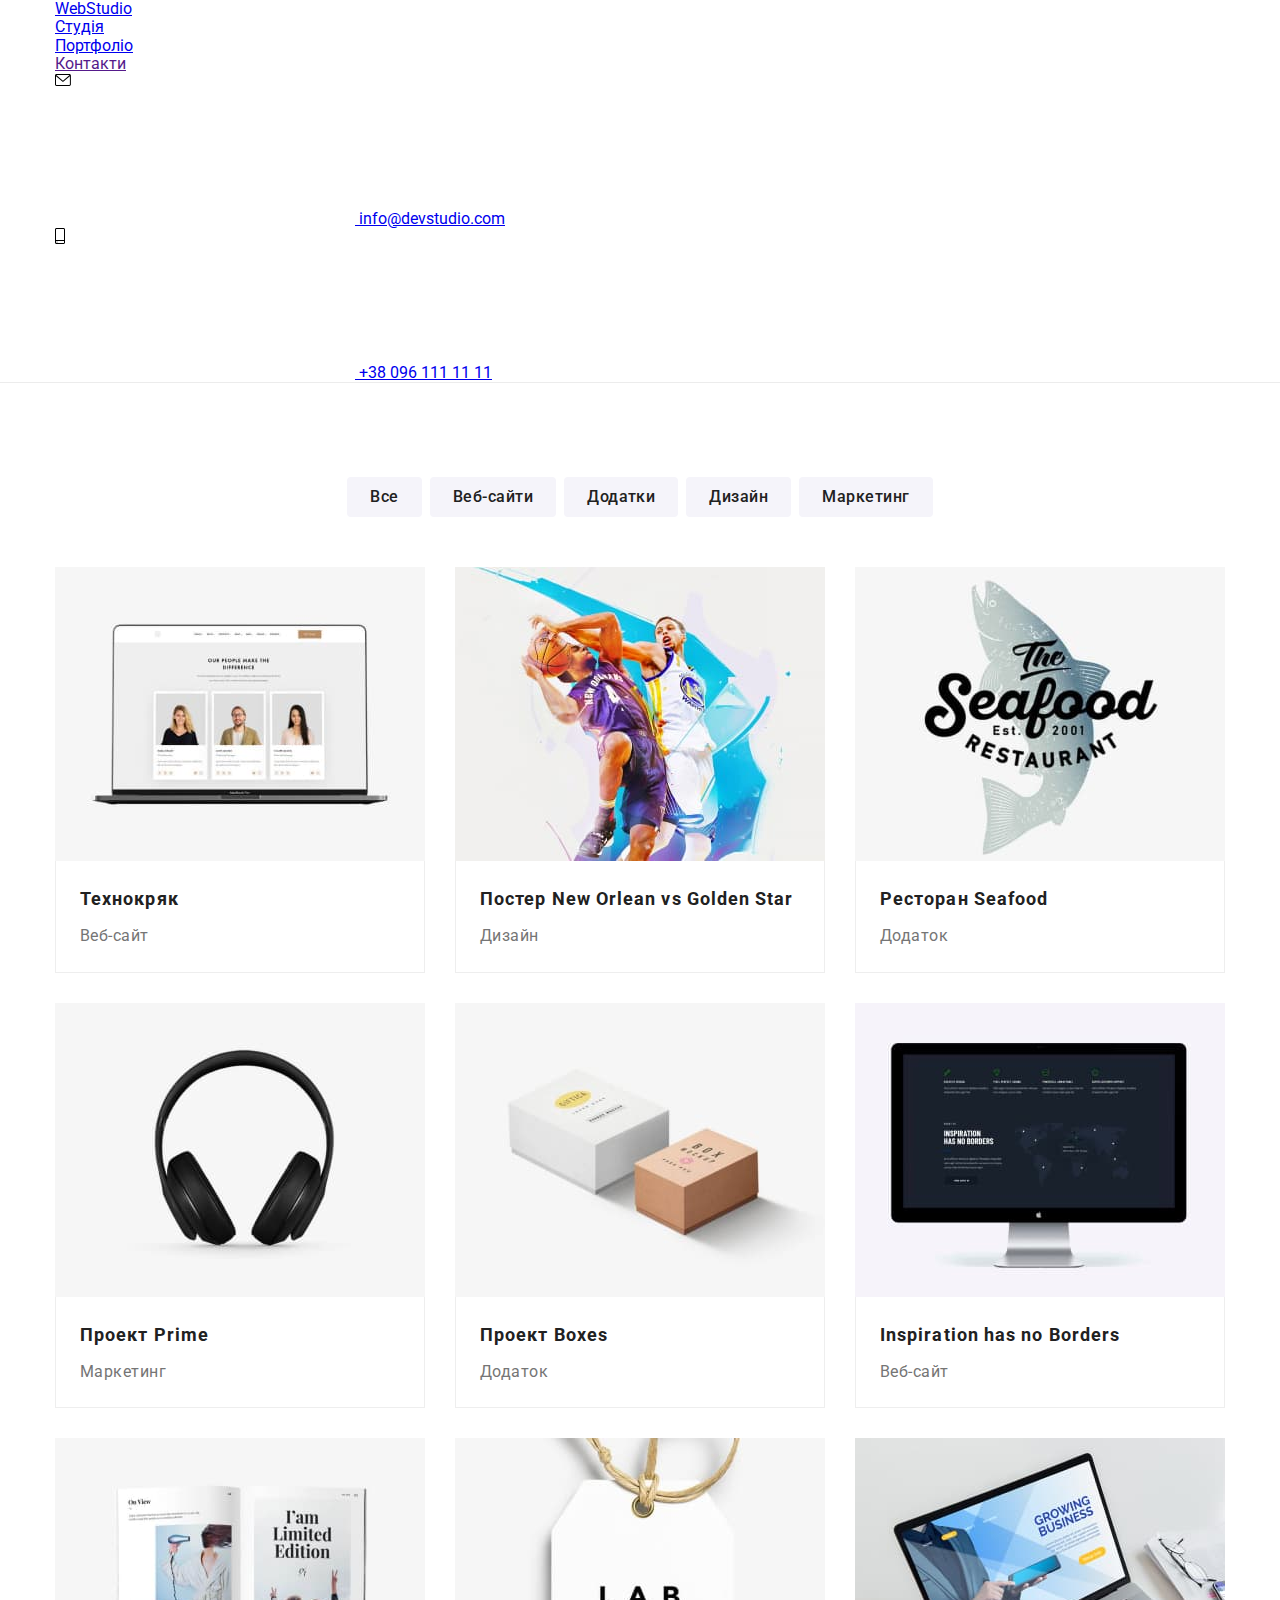
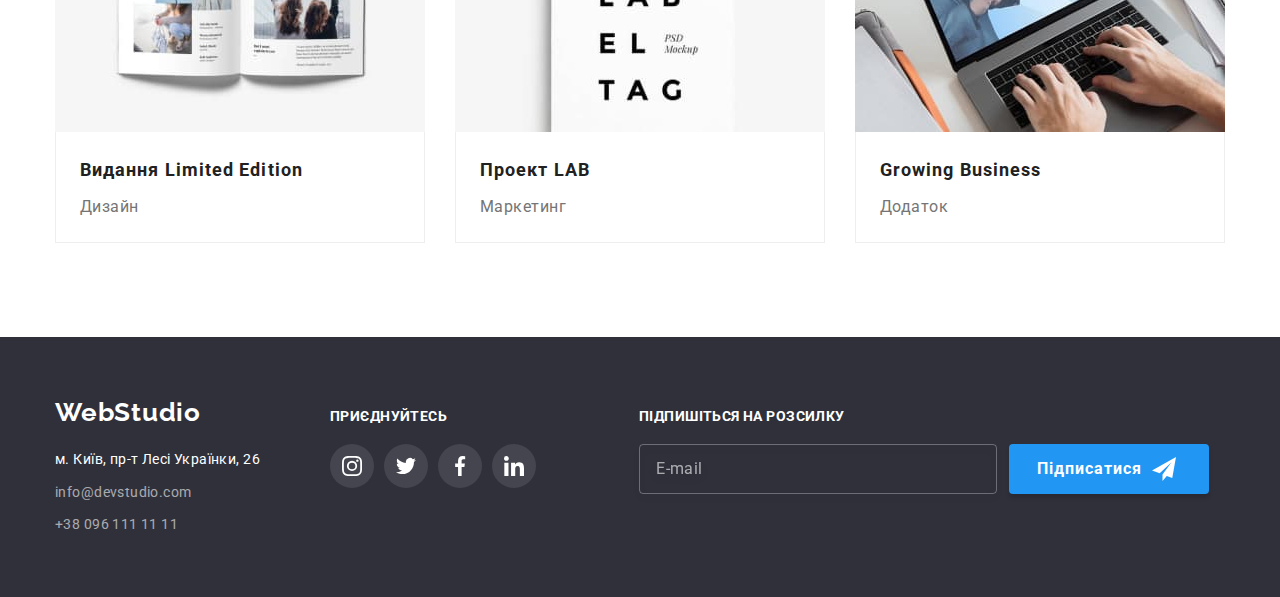
==== portfolio.html @ 8fc32635 "hw-07inprogress" ====
<!DOCTYPE html>
<html lang="uk">
<head>
    <meta charset="UTF-8">
    <meta http-equiv="X-UA-Compatible" content="IE=edge">
    <meta name="viewport" content="width=device-width, initial-scale=1.0">
    <title>Document</title>
    <link rel="preconnect" href="https://fonts.googleapis.com">
    <link rel="preconnect" href="https://fonts.gstatic.com" crossorigin>
    <link href="https://fonts.googleapis.com/css2?family=Raleway:wght@700&family=Roboto:wght@400;500;700;900&display=swap" rel="stylesheet">
    <link rel="stylesheet" href="https://cdnjs.cloudflare.com/ajax/libs/modern-normalize/1.1.0/modern-normalize.min.css">
    <link rel="stylesheet" href="css/styles.css">
</head>
<body class="page">
    <header class="page-header portfolio-header">
        <div class="container header-items">
            <nav class="logo-nav">
                <a href="./index.html" class="logo"><span class="accent">Web</span>Studio</a>
                <ul class="site-nav">
                    <li class="item"><a href="./index.html" class="link">Студія</a></li>
                    <li class="item"><a href="./portfolio.html" class="link current">Портфоліо</a></li>
                    <li class="item"><a href="" class="link">Контакти</a></li>
                </ul>
            </nav>
             <ul class="contact-links">
                <li class="item">
                    <a href="mailto:info@devstudio.com" class="link mail">
                        <svg class="icon-mail">
                            <use 
                                href="./images/icons.svg#icon-envelope"
                                width="16"
                                height="12">
                            </use>
                        </svg>
                        info@devstudio.com
                    </a>
                </li>
                <li class="item">
                    <a href="tel:+380961111111" class="link phone">
                        <svg class="icon-phone">
                            <use 
                                href="./images/icons.svg#icon-smartphone"
                                width="10"
                                height="16">
                            </use>
                        </svg>
                        +38 096 111 11 11
                    </a>
                </li>
            </ul>
        </div>
    </header>
    <main>
        <section class="portfolio">
            <div class="container">
                <h1 hidden>Портфоліо</h1>
                <ul class="portfolio-buttons">
                    <li class="item">
                        <a href="" class="port-button">
                            <button type="button" class="button primary">Все</button>
                        </a>
                    </li>
                    <li class="item">
                        <a href="">
                            <button type="button" class="button primary">Веб-сайти</button>
                        </a>
                    </li>
                    <li class="item">
                        <a href="">
                            <button type="button" class="button primary">Додатки</button>
                        </a>
                    </li>
                    <li class="item"><a href="">
                            <button type="button" class="button primary">Дизайн</button>
                        </a>
                    </li>
                    <li class="item"><a href="">
                            <button type="button" class="button primary">Маркетинг</button>
                        </a>
                    </li>
                </ul>
                <ul class="portfolio-list">
                    <li class="portfolio-item">
                        <div class="portfolio-thumb">
                            <img class="portfolio-image" src="./images/p1technocrack.jpg" alt="Технокряк" width="370">
                            <p class="item-top-text">
                                Ресурс пропонує комплексні пропозиції з різним рівнем функціоналу та сервісів. Все це дозволить відвідувачу отримати вичерпні відомості про компанію чи приватну особу.
                            </p>
                        </div>
                        <div class="inscription">
                            <h2 class="title">Технокряк</h2>
                            <p class="text">Веб-сайт</p>
                        </div>
                    </li>
                    <li class="portfolio-item">
                        <div class="portfolio-thumb">
                            <img class="portfolio-image" src="./images/p2poster.jpg" alt="Постер" width="370">
                            <p class="item-top-text">
                                Ресурс пропонує комплексні пропозиції з різним рівнем функціоналу та сервісів. Все це дозволить відвідувачу отримати вичерпні відомості про компанію чи приватну особу.
                            </p>
                        </div>
                        <div class="inscription">
                            <h2 class="title">Постер New Orlean vs Golden Star</h2>
                            <p class="text">Дизайн</p>
                        </div>
                    </li>
                    <li class="portfolio-item">
                        <div class="portfolio-thumb">
                            <img class="portfolio-image" src="./images/p3seafood.jpg" alt="Ресторан" width="370">
                            <p class="item-top-text">
                                Ресурс пропонує комплексні пропозиції з різним рівнем функціоналу та сервісів. Все це дозволить відвідувачу отримати вичерпні відомості про компанію чи приватну особу.
                            </p>
                        </div>
                        <div class="inscription">
                            <h2 class="title">Ресторан Seafood</h2>
                            <p class="text">Додаток</p>
                        </div>
                    </li>
                    <li class="portfolio-item">
                        <div class="portfolio-thumb">
                            <img class="portfolio-image" src="./images/p4prime.jpg" alt="Проект Прайм" width="370">
                            <p class="item-top-text">
                                Ресурс пропонує комплексні пропозиції з різним рівнем функціоналу та сервісів. Все це дозволить відвідувачу отримати вичерпні відомості про компанію чи приватну особу.
                            </p>
                        </div>
                        <div class="inscription">
                            <h2 class="title">Проект Prime</h2>
                            <p class="text">Маркетинг</p>
                        </div>
                    </li>
                    <li class="portfolio-item">
                        <div class="portfolio-thumb">
                            <img class="portfolio-image" src="./images/p5boxes.jpg" alt="Проект Боксез" width="370">
                            <p class="item-top-text">
                                Ресурс пропонує комплексні пропозиції з різним рівнем функціоналу та сервісів. Все це дозволить відвідувачу отримати вичерпні відомості про компанію чи приватну особу.
                            </p>
                        </div>
                        <div class="inscription">
                            <h2 class="title">Проект Boxes</h2>
                            <p class="text">Додаток</p>
                        </div>    
                    </li>
                    <li class="portfolio-item">
                        <div class="portfolio-thumb">
                            <img class="portfolio-image" src="./images/p6inspiration.jpg" alt="Инспирейшн" width="370">
                            <p class="item-top-text">
                                Ресурс пропонує комплексні пропозиції з різним рівнем функціоналу та сервісів. Все це дозволить відвідувачу отримати вичерпні відомості про компанію чи приватну особу.
                            </p>
                        </div>
                        <div class="inscription">
                            <h2 class="title">Inspiration has no Borders</h2>
                            <p class="text">Веб-сайт</p>
                        </div>
                    </li>
                    <li class="portfolio-item">
                        <div class="portfolio-thumb">
                            <img class="portfolio-image" src="./images/p7limited.jpg" alt="Издание" width="370">
                            <p class="item-top-text">
                                Ресурс пропонує комплексні пропозиції з різним рівнем функціоналу та сервісів. Все це дозволить відвідувачу отримати вичерпні відомості про компанію чи приватну особу.
                            </p>
                        </div>
                        <div class="inscription">
                            <h2 class="title">Видання Limited Edition</h2>
                            <p class="text">Дизайн</p>
                        </div>   
                    </li>
                    <li class="portfolio-item">
                        <div class="portfolio-thumb">
                            <img class="portfolio-image" src="./images/p8lab.jpg" alt="Проект Лаб" width="370">
                            <p class="item-top-text">
                                Ресурс пропонує комплексні пропозиції з різним рівнем функціоналу та сервісів. Все це дозволить відвідувачу отримати вичерпні відомості про компанію чи приватну особу.
                            </p>
                        </div>
                        <div class="inscription">
                            <h2 class="title">Проект LAB</h2>
                            <p class="text">Маркетинг</p>
                        </div>
                    </li>
                    <li class="portfolio-item">
                        <div class="portfolio-thumb">
                            <img class="portfolio-image" src="./images/p9growing.jpg" alt="Гроуинг Бизнес" width="370">
                            <p class="item-top-text">
                                Ресурс пропонує комплексні пропозиції з різним рівнем функціоналу та сервісів. Все це дозволить відвідувачу отримати вичерпні відомості про компанію чи приватну особу.
                            </p>
                        </div>
                        <div class="inscription">
                            <h2 class="title">Growing Business</h2>
                            <p class="text">Додаток</p>
                        </div>
                    </li>
                </ul>
            </div>
        </section>
    </main>
    <footer class="footer">
        <div class="container">
            <div class="footer-content">
                <a href="./index.html" class="footer-logo"><span class="accent">Web</span>Studio</a>
                <address class="address">
                <a 
                href="https://goo.gl/maps/AwYikkkrdiXF9kcD8" 
                class="footer-address link"
                target="_blank"
                rel="noopener norefferer nofollow"
                >м. Київ, пр-т Лесі Українки, 26
                </a>
                <ul class="footer-links">
                    <li class="item"><a href="mailto:info@devstudio.com" class="link">info@devstudio.com</a></li>
                    <li class="item"><a href="tel:+380961111111" class="link">+38 096 111 11 11</a></li>
                </ul>
                </address>
            </div>
            <div class="footer-sm">
                <h3 class="footer-sm-title">Приєднуйтесь</h3>
                <ul class="footer-sm-all">
                    <li class="footer-sm-item">
                        <a href="" class="footer-sm-link">
                            <svg class="footer-sm-icon" width="20" height="20">
                                <use href="./images/icons.svg#icon-instagram"></use>
                            </svg>
                        </a>
                    </li>
                    <li class="footer-sm-item">
                        <a href="" class="footer-sm-link">
                            <svg class="footer-sm-icon" width="20" height="20">
                                <use href="./images/icons.svg#icon-twitter"></use>
                            </svg>
                        </a>
                    </li>
                    <li class="footer-sm-item">
                        <a href="" class="footer-sm-link">
                            <svg class="footer-sm-icon" width="20" height="20">
                                <use href="./images/icons.svg#icon-facebook"></use>
                            </svg>
                        </a>
                    </li>
                    <li class="footer-sm-item">
                        <a href="" class="footer-sm-link">
                            <svg class="footer-sm-icon" width="20" height="20">
                                <use href="./images/icons.svg#icon-linkedin"></use>
                            </svg>
                        </a>
                    </li>
                    <li></li>
                    <li></li>
                    <li></li>
                </ul>
            </div>
            <form class="footer-subscribe">
                <h3 class="subscribe-title">Підпишіться на розсилку</h3>
                <div class="subscribe-wrap">
                  <input
                    type="text"
                    class="footer-input"
                    name="footer-sub"
                    placeholder="E-mail"
                  />
                  <button type="submit" class="subscribe-button">
                    Підписатися
                    <svg class="subscribe-icon" width="24" height="24">
                      <use href="./images/icons.svg#icon-send"></use>
                    </svg>
                  </button>
                </div>
              </form>
        </div>
    </footer>
</body>
</html>
---- css/styles.css ----
:root {
    --primary-text-color: #757575;
    --title-text-color: #212121;
    --accent-color: #2196F3;
}

/* Глобальный бордер бокс */

html {
    box-sizing: border-box;
}

*,
*::before,
*::after {
    box-sizing: inherit;
}

body {
    background-color: #fff;
    color: #757575;
    font-family: 'Roboto', sans-serif;
}
ul {
    list-style: none;
    padding: 0;
    margin: 0;
}

h1,
h2,
h3 {
    color: var(--title-text-color);
    padding: 0;
    margin: 0;
}

p {
    padding: 0;
    margin: 0;
}
/*цвет шрифта заголовков #212121 */
/*цвет шрифта текста #757575 */
/*цвет фона хедера #FFFFFF*/
/*осн цвет фона #FFFFFF */
/*доп цвет фона #F5F4FA */
/*цвет фона футера #2F303A */
/*цвет шрифта заголовков футера #FFFFFF */
/*цвет шрифта текста в футере rgba(255, 255, 255, 0.6) */
/*акцент #2196F3 */

/* Container */

.container {
    width: 1200px;    
    margin: 0 auto;
    padding-left: 15px;
    padding-right: 15px;
}

.visually-hidden {
    position: absolute;
    white-space: nowrap;
    width: 1px;
    height: 1px;
    overflow: hidden;
    border: 0;
    padding: 0;
    clip: rect(0 0 0 0);
    clip-path: inset(50%);
    margin: -1px;
}

/* Header */



/* Section */

section {
    padding-top: 94px;
    padding-bottom: 94px;
}

.section-title {
    color: var(--title-text-color);
    font-weight: 700;
    font-size: 36px;
    line-height: 1.17;
    text-align: center;
    letter-spacing: 0.03em;
}

section .no-padding {
    padding-top: 0;
    padding-bottom: 0;
}

/* Hero */

/* ВРЕМЕННЫЙ ЦВЕТ ФОНА */

/* Features */

.features-list {
    display: flex;
    justify-content: center;
}

.features-list .item {
    width: 270px;
}

.feature-pic {
    display: flex;
    justify-content: center;
    align-items: center;
    height: 120px;
    background-size: auto;
    background-repeat: no-repeat;
    background-position: center;
    background-color: rgba(245, 244, 250, 1);
    border-radius: 4px;
}

.features-list .item:not(:last-child) {
    margin-right: 30px;
}  

.features-list .title {
    padding-top: 30px;
    margin-bottom: 10px;
    color: var(--title-text-color);
    font-weight: 700;
    font-size: 14px;
    line-height: 1.14;
    letter-spacing: 0.03em;
    text-transform: uppercase;
}
.features-list .text {
    margin-top: 0;
    font-weight: 400;
    font-size: 14px;
    line-height: 1.71;
    letter-spacing: 0.03em;
}

/* Services */

.services {
    padding-top: 0;
}

.services-list {
    display: flex;
    justify-content: center;
    margin-top: 50px;
}

.services-list .item:not(:last-child) {
    margin-right: 30px;
}  

.services-list .item-pic {
    position: relative;
    height: 294px;
}

.services-list .item-text {
    position: absolute;
    padding: 27px;
    font-weight: 700;
    font-size: 14px;
    line-height: 1.14;
    text-align: center;
    letter-spacing: 0.03em;
    text-transform: uppercase;
    color: #ffffff;
    width: 370px;
    bottom: 0;
    background-color: rgba(47, 48, 58, 0.8);
}

/* Team */
.team {
    background-color: #F5F4FA;
}
.team .section-title {
    margin-top: 0;
    margin-bottom: 50px;
}

.team-list {
    display: flex;
    justify-content: center;
}

.team-list .team-member:not(:last-child) {
    margin-right: 30px;
}

.team-member .inscription {
    padding-top: 30px;
    padding-bottom: 30px;
}

.team-member .title {
    margin-bottom: 10px;
    color: var(--title-text-color);
    font-weight: 500;
    font-size: 16px;
    line-height: 1.19;
    text-align: center;
    letter-spacing: 0.03em;
}
.team-member .text {
    margin-top: 0;
    margin-bottom: 16px;
    font-weight: 400;
    font-size: 16px;
    line-height: 19px;
    text-align: center;
    letter-spacing: 0.03em;
}
.team-member{
    background-color: #fff; 
    box-shadow: 0px 1px 3px rgba(0, 0, 0, 0.12), 0px 1px 1px rgba(0, 0, 0, 0.14), 0px 2px 1px rgba(0, 0, 0, 0.2);
    border-radius: 0px 0px 4px 4px;
}

.member-sm {
    display: flex;
    justify-content: center;
    gap: 10px;
}

.member-sm-link {
    display: block;
    width: 44px;
    height: 44px;
    border-radius: 50%;
    background-color: #fff;
    display: flex;
    align-items: center;
    justify-content: center;
    position: relative;
    transition: background-color 250ms cubic-bezier(0.4, 0, 0.2, 1);
}

.member-sm-icon {
    fill: #AFB1B8;
}

.member-sm-link:hover,
.member-sm-link:focus {
    background-color: var(--accent-color);
}

.member-sm-link:hover .member-sm-icon,
.member-sm-link:focus .member-sm-icon {
    fill: #fff;
}

/* Clients */

.clients .section-title {
    margin-bottom: 50px;
}

.clients-list {
    display: flex;
    gap: 30px;
}
  
.clients-link {
    display: flex;
    justify-content: center;
    align-items: center;
    width: 170px;
    height: 92px;
    border: 1px solid #AFB1B8;
    border-radius: 4px;
    fill: #AFB1B8;
    transition: border-color 250ms cubic-bezier(0.4, 0, 0.2, 1), fill 250ms cubic-bezier(0.4, 0, 0.2, 1);
}
  
.clients-link:hover,
.clients-link:focus {
    fill: var(--accent-color);
    border-color: var(--accent-color);
}
  
/* Button */

.button {
    display: inline-block;
    border: 1px solid transparent;
    color: var(--title-text-color);
    background-color: #F5F4FA; 
}
.button.primary {
    border-radius: 4px;
    padding: 6px 22px;
    color: var(--title-text-color);
    background-color: #F5F4FA;
    font-weight: 500;
    font-size: 16px;
    line-height: 1.63;
    text-align: center;
    letter-spacing: 0.03em;
    font-family: inherit;
    position: relative;
    transition: background-color 250ms cubic-bezier(0.4, 0, 0.2, 1), color 250ms cubic-bezier(0.4, 0, 0.2, 1);
}

.button.primary:hover, 
.button.primary:focus {
    background-color: var(--accent-color);
    color: #fff;
    box-shadow: 0px 4px 4px rgba(0, 0, 0, 0.25);
}

.button.secondary {
    border-radius: 4px;
    padding: 10 px 32 px;
    width: 200px;
    height: 50px;
    color: #fff;
    background-color: var(--accent-color);
    font-weight: 700;
    font-size: 16px;
    line-height: 1.88;
    letter-spacing: 0.06em;
    font-family: inherit;
    position: relative;
    box-shadow: 0px 4px 4px rgba(0, 0, 0, 0.25);
    transition: box-shadow 250ms cubic-bezier(0.4, 0, 0.2, 1);
}

.button.secondary:hover, 
.button.secondary:focus {
    filter: drop-shadow(0px 4px 4px rgba(0, 0, 0, 0.25));
    cursor: pointer;
}
/* Footer */

.footer {
    padding-top: 60px;
    padding-bottom: 60px;
    background-color: #2F303A;
    min-height: 252px;
}

.footer .container {
    display: flex;
    align-items: baseline;
}

.footer-logo {
    margin-bottom: 20;
    color: #fff;
    font-family: 'Raleway', sans-serif;
    text-decoration: none;
    font-weight: 700;
    font-size: 26px;
    line-height: 1.19;
    letter-spacing: 0.03em;
}

.address {
    margin-top: 20px;
}

.footer-address {
    margin-top: 20px;
    color: #fff;
    text-decoration: none;
    font-weight: 400;
    font-size: 14px;
    line-height: 1.71;
    letter-spacing: 0.03em;
    font-style: normal;
    transition: color 250ms cubic-bezier(0.4, 0, 0.2, 1);
}

.footer-links .item {
    margin-top: 9px;
}

.footer-links .link {
    color: rgba(255, 255, 255, 0.6);
    text-decoration: none;
    font-weight: 400;
    font-size: 14px;
    line-height: 1.71;
    letter-spacing: 0.03em;
    font-style: normal;
    transition: color 250ms cubic-bezier(0.4, 0, 0.2, 1);
}
.footer .link:hover, 
.footer .link:focus {
    color: var(--accent-color);
}

.footer-sm {
    margin-left: 70px;
}

.footer-sm-title {
    font-weight: 700;
    font-size: 14px;
    line-height: 16px;
    letter-spacing: 0.03em;
    text-transform: uppercase;
    color: #FFFFFF;
}

.footer-sm-all {
    display: flex;
    justify-content: left;
    margin-top: 20px;
}

.footer-sm-item {
    margin-right: 10px;
}

.footer-sm-link {
    width: 44px;
    height: 44px;
    border-radius: 50%;
    background-color: rgba(255, 255, 255, 0.1);
    display: flex;
    align-items: center;
    justify-content: center;
    transition: background-color 250ms cubic-bezier(0.4, 0, 0.2, 1);
}

.footer-sm-icon {
    fill: #fff;
    position: relative;
}

.footer-sm-link:hover,
.footer-sm-link:focus {
    background-color: var(--accent-color);
}

.footer-subscribe {
    margin-left: 93px;
}

.subscribe-title {
    font-weight: 700;
    font-size: 14px;
    line-height: 16px;
    letter-spacing: 0.03em;
    text-transform: uppercase;
    color: #FFFFFF;
    margin-bottom: 20px;
}
  
.subscribe-wrap {
display: flex;
}

.footer-input {
    padding-left: 16px;
    width: 358px;
    height: 50px;
    border: 1px solid rgba(255, 255, 255, 0.3);
    filter: drop-shadow(0px 4px 4px rgba(0, 0, 0, 0.15));
    border-radius: 4px;
    outline: none;
    background-color: transparent;
    color: #fff;
    transition: border-color 250ms var(--cubic);
}

.footer-input:focus {
    border-color: var(--accent-color);
}

.footer-input::placeholder {
    font-size: 16px;
    line-height: 1.25;
    display: flex;
    align-items: center;
    letter-spacing: 0.03em;
    color: rgba(255, 255, 255, 0.6);
}

.subscribe-button {
    width: 200px;
    height: 50px;
    padding: 10px 28px;
    margin-left: 12px;
    font-weight: 700;
    font-size: 16px;
    line-height: 1.88;
    display: flex;
    align-items: center;
    text-align: center;
    letter-spacing: 0.06em;
    border: none;
    outline: none;
    cursor: pointer;
    box-shadow: 0px 4px 4px rgba(0, 0, 0, 0.15);
    border-radius: 4px;
    background-color: var(--accent-color);
    color: #fff;
    transition: box-shadow 250ms cubic-bezier(0.4, 0, 0.2, 1);
}

.subscribe-button:hover,
.subscribe-button:focus {
    filter: drop-shadow(0px 4px 4px rgba(0, 0, 0, 0.25));
    cursor: pointer;
}

.subscribe-icon {
margin-left: 10px;
}

/* Portfolio */

.portfolio-header {
    border-bottom: 1px solid #ECECEC;
}

.portfolio-buttons {
    display: flex;
    justify-content: center;
    margin-bottom: 50px;
}

.portfolio-buttons .item:not(:last-child) {
    margin-right: 8px;
}
.portfolio-list {
    display: flex;
    flex-wrap: wrap;
    gap: 30px;
    justify-content: center;
}

.portfolio-item {
    padding-top: 0;
    width: 370;
    background-color: #fff;
    transition: box-shadow 500ms cubic-bezier(0.4, 0, 0.2, 1);
}

.portfolio-item:hover,
.portfolio-item:focus {
  box-shadow: 0px 1px 1px rgba(0, 0, 0, 0.12), 0px 4px 4px rgba(0, 0, 0, 0.06),
    1px 4px 6px rgba(0, 0, 0, 0.16);
}

.portfolio-item:hover .item-top-text,
.portfolio-item:focus .item-top-text {
    transform: translateY(0);
}

.portfolio-item:nth-child(3n + 3) {
    gap: 0
}

.portfolio-image {
    display: block;
    max-width: 100%;
    height: auto;
}

.portfolio-thumb {
    position: relative;
    overflow: hidden;
}

.item-top-text {
    position: absolute;
    top: 0;
    left: 0;
    font-size: 18px;
    color: #FFFFFF;
    font-weight: 400;
    line-height: 1.56;
    letter-spacing: 0.03em;
    background-color: rgba(33, 150, 243, 0.9);
    padding: 63px 24px;
    height: 100%;
    transform: translateY(100%);
    transition: transform 300ms linear;
}

.portfolio-list .inscription {
    padding: 20px 24px;
    border: 1px solid #EEEEEE;
    border-top: none;
}

.portfolio-item .title {
    margin-bottom: 4px;
    font-weight: 700;
    font-size: 18px;
    line-height: 2;
    letter-spacing: 0.06em;
}
.portfolio-item .text {
    font-weight: 400;
    font-size: 16px;
    line-height: 1.88;
    letter-spacing: 0.03em;
}

/* Modal Window */

.backdrop {
    position:fixed;
    top: 0;
    left: 0;
    width: 100%;
    height: 100%;
    background-color: rgba(0, 0, 0, 0.2);
    transition: opacity 500ms linear, visibility 500ms;
}

.backdrop.is-hidden {
    opacity: 0;
    visibility: hidden;
    pointer-events: none;
}

.modal {
    position: absolute;
    top: 50%;
    left: 50%;
    transform: translate(-50%, -50%);
    min-height: 581px;
    width: 528px;
    background-color: rgba(255, 255, 255, 1);
    border-radius: 4px;
    box-shadow: 0px 4px 4px rgba(0, 0, 0, 0.25);
    padding: 40px;
}

.modal-close {
    position: absolute;
    right: 8px;
    top: 8px;
    width: 30px;
    height: 30px;
    border: 1px solid rgba(0, 0, 0, 0.1);
    border-radius: 50%;
    background-color: transparent;
    fill: #000;
    transition: border 250ms cubic-bezier(0.4, 0, 0.2, 1), fill 250ms cubic-bezier(0.4, 0, 0.2, 1);
}

.modal-close:hover,
.modal-close:focus {
    border: 1px solid var(--accent-color);
    fill: var(--accent-color);
    cursor: pointer;
}

.close-icon {
    position: absolute;
    top: 50%;
    left: 50%;
    transform: translate(-50%, -50%);
}

.modal-title {
    font-weight: 700;
    font-size: 20px;
    line-height: 23px;
    text-align: center;
    margin-bottom: 12px;
    letter-spacing: 0.03em;
    color: #212121;
}

.form-input {
    width: 100%;
    height: 40px;
    border: 1px solid rgba(33, 33, 33, 0.2);
    border-radius: 4px;
    padding-left: 42px;
    font-size: 12px;
}

.form-input:focus {
    outline-color: var(--accent-color);
}

.input-title {
    color: #757575;
    font-size: 12px;
    line-height: 14px;
    letter-spacing: 0.01em;
}

.form-comment {
    width: 100%;
    height: 120px;
    font-size: 12px;
    line-height: 14px;
    border: 1px solid rgba(33, 33, 33, 0.2);
    border-radius: 4px;
    resize: none;
    padding-top: 12px;
    padding-bottom: 12px;
    padding-left: 16px;
    padding-right: 16px;
    margin-top: 4px;
    margin-bottom: 10px;
}

.form-comment:focus {
    outline-color: var(--accent-color);
}

.form-comment::placeholder {
    color: rgba(117, 117, 117, 0.5);
    letter-spacing: 0.01em;
}

.input-field {
    margin-bottom: 10px;
}

.input-wrap {
    position: relative;
    margin-top: 4px;
}

.input-icon {
    position: absolute;
    fill: #212121;
    left: 12px;
    top: 50%;
    transform: translateY(-50%);
}

.form-input:focus + .input-icon {
    fill: var(--accent-color);
}

.check-text {
    font-size: 14px;
    color: #757575;
    letter-spacing: 0.03em;
    display: flex;
    justify-content: center;
    margin-bottom: 30px;
}

.check-text span {
    width: 16px;
    height: 15px;
    border: 2px solid #212121;
    border-radius: 3px;
    margin-right: 7px;
    display: flex;
    align-items: center;
    justify-content: center;
}

.icon-check {
    fill: transparent;
}

.input-check:checked + .check-text span {
    background-color: var(--accent-color);
    border: none;
}

.input-check:focus + .check-text span {
    border-color: var(--accent-color);
}

.check-text:hover {
    cursor: pointer;
}

.input-check:checked + .check-text .icon-check {
    fill: #fff;
}

.policy-link {
    color: var(--accent-color);
    padding-left: 5px;
}

.form-button {
    display: flex;
    align-items: center;
    text-align: center;
    margin-left: auto;
    margin-right: auto;
    width: 200px;
    padding: 10px 52px;
    font-weight: 700;
    font-size: 16px;
    line-height: 1.88;
    letter-spacing: 0.06em;
    border-radius: 4px;
    border: none;
    cursor: pointer;
    color: #fff;
    background-color: var(--accent-color);
    box-shadow: 0px 4px 4px rgba(0, 0, 0, 0.15);
    transition: filter 250ms cubic-bezier(0.4, 0, 0.2, 1);
}
  
.form-button:hover,
.form-button:focus {
    filter: drop-shadow(0px 4px 4px rgba(0, 0, 0, 0.25));
    cursor: pointer;
}
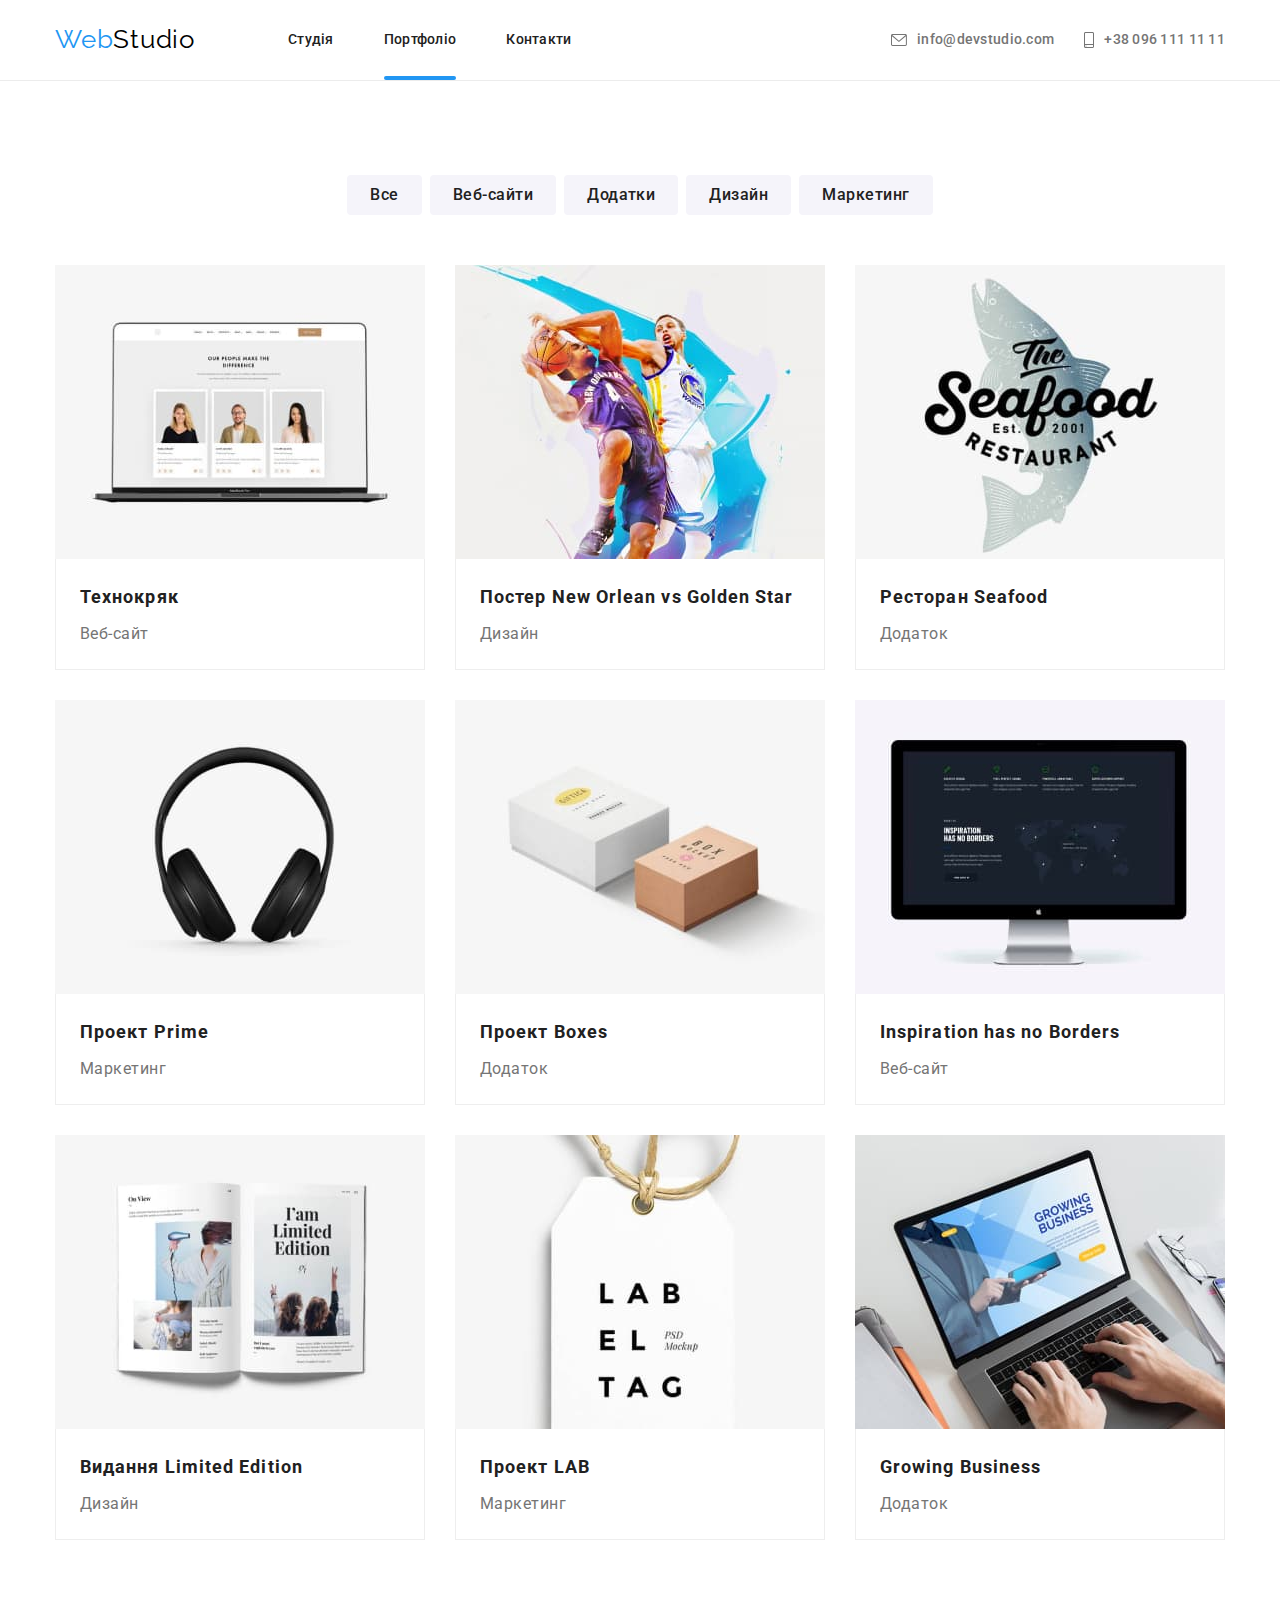
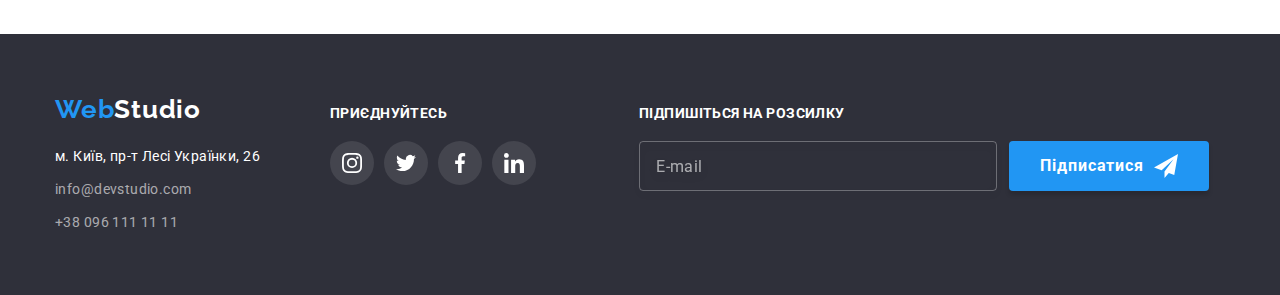
==== commit 6e32e945: "hw-07-first" ====
--- a/portfolio.html
+++ b/portfolio.html
@@ -10,6 +10,7 @@
     <link href="https://fonts.googleapis.com/css2?family=Raleway:wght@700&family=Roboto:wght@400;500;700;900&display=swap" rel="stylesheet">
     <link rel="stylesheet" href="https://cdnjs.cloudflare.com/ajax/libs/modern-normalize/1.1.0/modern-normalize.min.css">
     <link rel="stylesheet" href="css/styles.css">
+    <link rel="stylesheet" href="./css/main.min.css">
 </head>
 <body class="page">
     <header class="page-header portfolio-header">
--- a/css/main.min.css
+++ b/css/main.min.css
@@ -0,0 +1 @@
+:root{--primary-text-color: #757575;--title-text-color: #212121;--accent-color: #2196F3}html{box-sizing:border-box}*,*::before,*::after{box-sizing:inherit}body{background-color:#fff;color:#757575;font-family:"Roboto",sans-serif}ul{list-style:none;padding:0;margin:0}h1,h2,h3{color:var(--title-text-color);padding:0;margin:0}p{padding:0;margin:0}.visually-hidden{position:absolute;white-space:nowrap;width:1px;height:1px;overflow:hidden;border:0;padding:0;clip:rect(0 0 0 0);-webkit-clip-path:inset(50%);clip-path:inset(50%);margin:-1px}.container{width:1200px;margin:0 auto;padding-left:15px;padding-right:15px}.header-items{display:flex;justify-content:center}.logo{padding-top:24px;padding-bottom:25px;margin-right:93px;color:#000;font-family:"Raleway",sans-serif;text-decoration:none;font-weight:none;font-size:26px;line-height:1.19;letter-spacing:.03em}.accent{color:var(--accent-color)}.logo-nav{display:flex}.site-nav{display:flex;margin-right:305px}.site-nav .item:not(:last-child){margin-right:50px}.site-nav .link{display:block;position:relative;padding-top:32px;padding-bottom:32px;color:var(--title-text-color);text-decoration:none;font-weight:500;font-size:14px;line-height:1.14;letter-spacing:.02em;transition:color 250ms cubic-bezier(0.4, 0, 0.2, 1)}.site-nav .link:hover,.site-nav .link:focus{color:var(--accent-color);display:block}.site-nav .link .current{color:var(--accent-color)}.link.current{display:block;position:relative}.link.current::after{content:"";display:block;width:100%;height:4px;background:#2196f3;border-radius:2px;position:absolute;left:0;bottom:0;opacity:1}.contact-links{display:flex;margin-left:auto;align-items:center}.contact-links .item{display:flex;align-items:center;justify-content:center;margin-left:auto}.contact-links .item+.item{margin-left:30px}.contact-links .link{display:flex;padding-top:32px;padding-bottom:32px;color:var(--primary-text-color);text-decoration:none;font-weight:500;font-size:14px;line-height:1.14;letter-spacing:.02em;transition:color 250ms cubic-bezier(0.4, 0, 0.2, 1)}.contact-links .link:hover,.contact-links .link:focus{color:var(--accent-color)}.mail{display:flex;margin-left:auto;align-items:center}.icon-mail{width:16px;height:12px;margin-right:10px;fill:currentColor}.phone{display:flex;margin-left:auto;align-items:center}.icon-phone{width:10px;height:16px;margin-right:10px;fill:currentColor}section{padding-top:94px;padding-bottom:94px}section .no-padding{padding-top:0;padding-bottom:0}.section-title{color:var(--title-text-color);font-weight:700;font-size:36px;line-height:1.17;letter-spacing:.03em;text-align:center}.hero{max-width:1600;padding:0;text-align:center}.hero__content{padding-top:200px;padding-bottom:200px}.hero__title{margin-bottom:30px;color:#fff;font-weight:900;font-size:44px;line-height:1.36;letter-spacing:.06em;text-transform:uppercase}.overlay{max-width:1600px;height:600px;margin-left:auto;margin-right:auto;background-image:linear-gradient(to right, rgba(47, 48, 58, 0.4), rgba(47, 48, 58, 0.4)),url(../images/heroimage1.jpg);background-repeat:no-repeat;background-position:center;background-size:cover;background-color:#2f303a}.features__list{display:flex;align-items:center;justify-content:center}.features__list .features__item{width:270px}.features__list .features__item:not(:last-child){margin-right:30px}.features__list .features__title{padding-top:30px;margin-bottom:10px;color:var(--title-text-color);font-weight:700;font-size:14px;line-height:1.14;letter-spacing:.03em;text-transform:uppercase}.features__list .features__text{margin-top:0;font-weight:400;font-size:14px;line-height:1.71;letter-spacing:.03em}.features__pic{display:flex;align-items:center;justify-content:center;height:120px;background-size:auto;background-repeat:no-repeat;background-position:center;background-color:#f5f4fa;border-radius:4px}.services{padding-top:0}.services__list{display:flex;justify-content:center;margin-top:50px}.services__list .services__item:not(:last-child){margin-right:30px}.services__list .services__pic{position:relative;height:294px}.services__list .services__text{position:absolute;padding:27px;font-weight:700;font-size:14px;line-height:1.14;letter-spacing:.03em;text-align:center;text-transform:uppercase;color:#fff;width:370px;bottom:0;background-color:rgba(47,48,58,.8)}.team{background-color:#f5f4fa}.team .section-title{margin-top:0;margin-bottom:50px}.team-list{display:flex;justify-content:center}.team-list .team-member:not(:last-child){margin-right:30px}.team-member{background-color:#fff;box-shadow:0px 1px 3px rgba(0,0,0,.12),0px 1px 1px rgba(0,0,0,.14),0px 2px 1px rgba(0,0,0,.2);border-radius:0px 0px 4px 4px}.team-member .inscription{padding-top:30px;padding-bottom:30px}.team-member .title{margin-bottom:10px;color:var(--title-text-color);font-weight:500;font-size:16px;line-height:1.19;letter-spacing:.03em;text-align:center}.team-member .text{margin-top:0;margin-bottom:16px;font-weight:400;font-size:16px;line-height:19px;letter-spacing:.03em;text-align:center}.member-sm{display:flex;justify-content:center;gap:10px}.member-sm-icon{fill:#afb1b8}.member-sm-link{display:block;width:44px;height:44px;border-radius:50%;background-color:#fff;display:flex;align-items:center;justify-content:center;position:relative;transition:background-color 250ms cubic-bezier(0.4, 0, 0.2, 1)}.member-sm-link:hover,.member-sm-link:focus{background-color:var(--accent-color)}.member-sm-link:hover .member-sm-icon,.member-sm-link:focus .member-sm-icon{fill:#fff}.clients .section-title{margin-bottom:50px}.clients__list{display:flex;gap:30px}.clients__link{display:flex;align-items:center;justify-content:center;width:170px;height:92px;border:1px solid #afb1b8;border-radius:4px;fill:#afb1b8;transition:border-color 250ms cubic-bezier(0.4, 0, 0.2, 1),fill 250ms cubic-bezier(0.4, 0, 0.2, 1)}.clients__link:hover,.clients__link:focus{fill:var(--accent-color);border-color:var(--accent-color)}.button{display:inline-block;border:1px solid rgba(0,0,0,0);color:var(--title-text-color);background-color:#f5f4fa}.button.primary{border-radius:4px;padding:6px 22px;color:var(--title-text-color);background-color:#f5f4fa;font-weight:500;font-size:16px;line-height:1.63;letter-spacing:.03em;text-align:center;font-family:inherit;position:relative;transition:background-color 250ms cubic-bezier(0.4, 0, 0.2, 1),color 250ms cubic-bezier(0.4, 0, 0.2, 1)}.button.primary:hover,.button.primary:focus{background-color:var(--accent-color);color:#fff;box-shadow:0px 4px 4px rgba(0,0,0,.25)}.button.secondary{border-radius:4px;padding:10 px 32 px;width:200px;height:50px;color:#fff;background-color:var(--accent-color);font-weight:700;font-size:16px;line-height:1.88;letter-spacing:.06em;font-family:inherit;position:relative;box-shadow:0px 4px 4px rgba(0,0,0,.25);transition:box-shadow 250ms cubic-bezier(0.4, 0, 0.2, 1)}.button.secondary:hover,.button.secondary:focus{filter:drop-shadow(0px 4px 4px rgba(0, 0, 0, 0.25));cursor:pointer}.footer{padding-top:60px;padding-bottom:60px;background-color:#2f303a;min-height:252px}.footer .container{display:flex;align-items:baseline}.footer .link:hover,.footer .link:focus{color:var(--accent-color)}.footer-logo{margin-bottom:20;color:#fff;font-family:"Raleway",sans-serif;text-decoration:none;font-weight:700;font-size:26px;line-height:1.19;letter-spacing:.03em}.address{margin-top:20px}.footer-address{margin-top:20px;color:#fff;text-decoration:none;font-weight:400;font-size:14px;line-height:1.71;letter-spacing:.03em;font-style:normal;transition:color 250ms cubic-bezier(0.4, 0, 0.2, 1)}.footer-links .item{margin-top:9px}.footer-links .link{color:rgba(255,255,255,.6);text-decoration:none;font-weight:400;font-size:14px;line-height:1.71;letter-spacing:.03em;font-style:normal;transition:color 250ms cubic-bezier(0.4, 0, 0.2, 1)}.footer-sm{margin-left:70px}.footer-sm-title{font-weight:700;font-size:14px;line-height:16px;letter-spacing:.03em;text-transform:uppercase;color:#fff}.footer-sm-all{display:flex;justify-content:left;margin-top:20px}.footer-sm-item{margin-right:10px}.footer-sm-link{width:44px;height:44px;border-radius:50%;background-color:rgba(255,255,255,.1);display:flex;align-items:center;justify-content:center;transition:background-color 250ms cubic-bezier(0.4, 0, 0.2, 1)}.footer-sm-link:hover,.footer-sm-link:focus{background-color:var(--accent-color)}.footer-sm-icon{fill:#fff;position:relative}.footer-subscribe{margin-left:93px}.subscribe-title{font-weight:700;font-size:14px;line-height:16px;letter-spacing:.03em;text-transform:uppercase;color:#fff;margin-bottom:20px}.subscribe-wrap{display:flex}.footer-input{padding-left:16px;width:358px;height:50px;border:1px solid rgba(255,255,255,.3);filter:drop-shadow(0px 4px 4px rgba(0, 0, 0, 0.15));border-radius:4px;outline:none;background-color:rgba(0,0,0,0);color:#fff;transition:border-color 250ms var(--cubic)}.footer-input:focus{border-color:var(--accent-color)}.footer-input::-moz-placeholder{font-weight:none;font-size:16px;line-height:1.25;letter-spacing:.03em;display:flex;align-items:center;color:rgba(255,255,255,.6)}.footer-input:-ms-input-placeholder{font-weight:none;font-size:16px;line-height:1.25;letter-spacing:.03em;display:flex;align-items:center;color:rgba(255,255,255,.6)}.footer-input::placeholder{font-weight:none;font-size:16px;line-height:1.25;letter-spacing:.03em;display:flex;align-items:center;color:rgba(255,255,255,.6)}.subscribe-button{width:200px;height:50px;padding:10px 28px;margin-left:12px;font-weight:700;font-size:16px;line-height:1.88;letter-spacing:.06em;display:flex;align-items:center;justify-content:center;border:none;outline:none;cursor:pointer;box-shadow:0px 4px 4px rgba(0,0,0,.15);border-radius:4px;background-color:var(--accent-color);color:#fff;transition:box-shadow 250ms cubic-bezier(0.4, 0, 0.2, 1)}.subscribe-button:hover,.subscribe-button:focus{filter:drop-shadow(0px 4px 4px rgba(0, 0, 0, 0.25));cursor:pointer}.subscribe-icon{margin-left:10px}.portfolio-header{border-bottom:1px solid #ececec}.portfolio-buttons{display:flex;justify-content:center;margin-bottom:50px}.portfolio-buttons .item:not(:last-child){margin-right:8px}.portfolio-list{display:flex;flex-wrap:wrap;gap:30px;justify-content:center}.portfolio-list .inscription{padding:20px 24px;border:1px solid #eee;border-top:none}.portfolio-item{padding-top:0;width:370;background-color:#fff;transition:box-shadow 500ms cubic-bezier(0.4, 0, 0.2, 1)}.portfolio-item:hover,.portfolio-item:focus{box-shadow:0px 1px 1px rgba(0,0,0,.12),0px 4px 4px rgba(0,0,0,.06),1px 4px 6px rgba(0,0,0,.16)}.portfolio-item:hover .item-top-text,.portfolio-item:focus .item-top-text{transform:translateY(0)}.portfolio-item:nth-child(3n+3){gap:0}.portfolio-item .title{margin-bottom:4px;font-weight:700;font-size:18px;line-height:2;letter-spacing:.06em}.portfolio-item .text{font-weight:400;font-size:16px;line-height:1.88;letter-spacing:.03em}.portfolio-image{display:block;max-width:100%;height:auto}.portfolio-thumb{position:relative;overflow:hidden}.item-top-text{position:absolute;top:0;left:0;color:#fff;font-weight:400;font-size:18px;line-height:1.56;letter-spacing:.03em;background-color:rgba(33,150,243,.9);padding:63px 24px;height:100%;transform:translateY(100%);transition:transform 300ms linear}.backdrop{position:fixed;top:0;left:0;width:100%;height:100%;background-color:rgba(0,0,0,.2);transition:opacity 500ms linear,visibility 500ms}.backdrop.is-hidden{opacity:0;visibility:hidden;pointer-events:none}.modal{position:absolute;top:50%;left:50%;transform:translate(-50%, -50%);min-height:581px;width:528px;background-color:#fff;border-radius:4px;box-shadow:0px 4px 4px rgba(0,0,0,.25);padding:40px}.modal-close{position:absolute;right:8px;top:8px;width:30px;height:30px;border:1px solid rgba(0,0,0,.1);border-radius:50%;background-color:rgba(0,0,0,0);fill:#000;transition:border 250ms cubic-bezier(0.4, 0, 0.2, 1),fill 250ms cubic-bezier(0.4, 0, 0.2, 1)}.modal-close:hover,.modal-close:focus{border:1px solid var(--accent-color);fill:var(--accent-color);cursor:pointer}.close-icon{position:absolute;top:50%;left:50%;transform:translate(-50%, -50%)}.modal-title{font-weight:700;font-size:20px;line-height:23px;letter-spacing:.03em;text-align:center;margin-bottom:12px;color:#212121}.form-input{width:100%;height:40px;border:1px solid rgba(33,33,33,.2);border-radius:4px;padding-left:42px;font-size:12px}.form-input:focus{outline-color:var(--accent-color)}.form-input:focus+.input-icon{fill:var(--accent-color)}.input-title{color:#757575;font-weight:none;font-size:12px;line-height:14px;letter-spacing:.01em}.form-comment{width:100%;height:120px;font-size:12px;line-height:14px;border:1px solid rgba(33,33,33,.2);border-radius:4px;resize:none;padding-top:12px;padding-bottom:12px;padding-left:16px;padding-right:16px;margin-top:4px;margin-bottom:10px}.form-comment:focus{outline-color:var(--accent-color)}.form-comment::-moz-placeholder{color:rgba(117,117,117,.5);letter-spacing:.01em}.form-comment:-ms-input-placeholder{color:rgba(117,117,117,.5);letter-spacing:.01em}.form-comment::placeholder{color:rgba(117,117,117,.5);letter-spacing:.01em}.input-field{margin-bottom:10px}.input-wrap{position:relative;margin-top:4px}.input-icon{position:absolute;fill:#212121;left:12px;top:50%;transform:translateY(-50%)}.check-text{font-size:14px;color:#757575;letter-spacing:.03em;display:flex;justify-content:center;margin-bottom:30px}.check-text span{width:16px;height:15px;border:2px solid #212121;border-radius:3px;margin-right:7px;display:flex;align-items:center;justify-content:center}.check-text:hover{cursor:pointer}.icon-check{fill:rgba(0,0,0,0)}.input-check:checked+.check-text span{background-color:var(--accent-color);border:none}.input-check:focus+.check-text span{border-color:var(--accent-color)}.input-check:checked+.check-text .icon-check{fill:#fff}.policy-link{color:var(--accent-color);padding-left:5px}.form-button{display:flex;align-items:center;text-align:center;margin-left:auto;margin-right:auto;width:200px;padding:10px 52px;font-weight:700;font-size:16px;line-height:1.88;letter-spacing:.06em;border-radius:4px;border:none;cursor:pointer;color:#fff;background-color:var(--accent-color);box-shadow:0px 4px 4px rgba(0,0,0,.15);transition:filter 250ms cubic-bezier(0.4, 0, 0.2, 1)}.form-button:hover,.form-button:focus{filter:drop-shadow(0px 4px 4px rgba(0, 0, 0, 0.25));cursor:pointer}/*# sourceMappingURL=main.min.css.map */